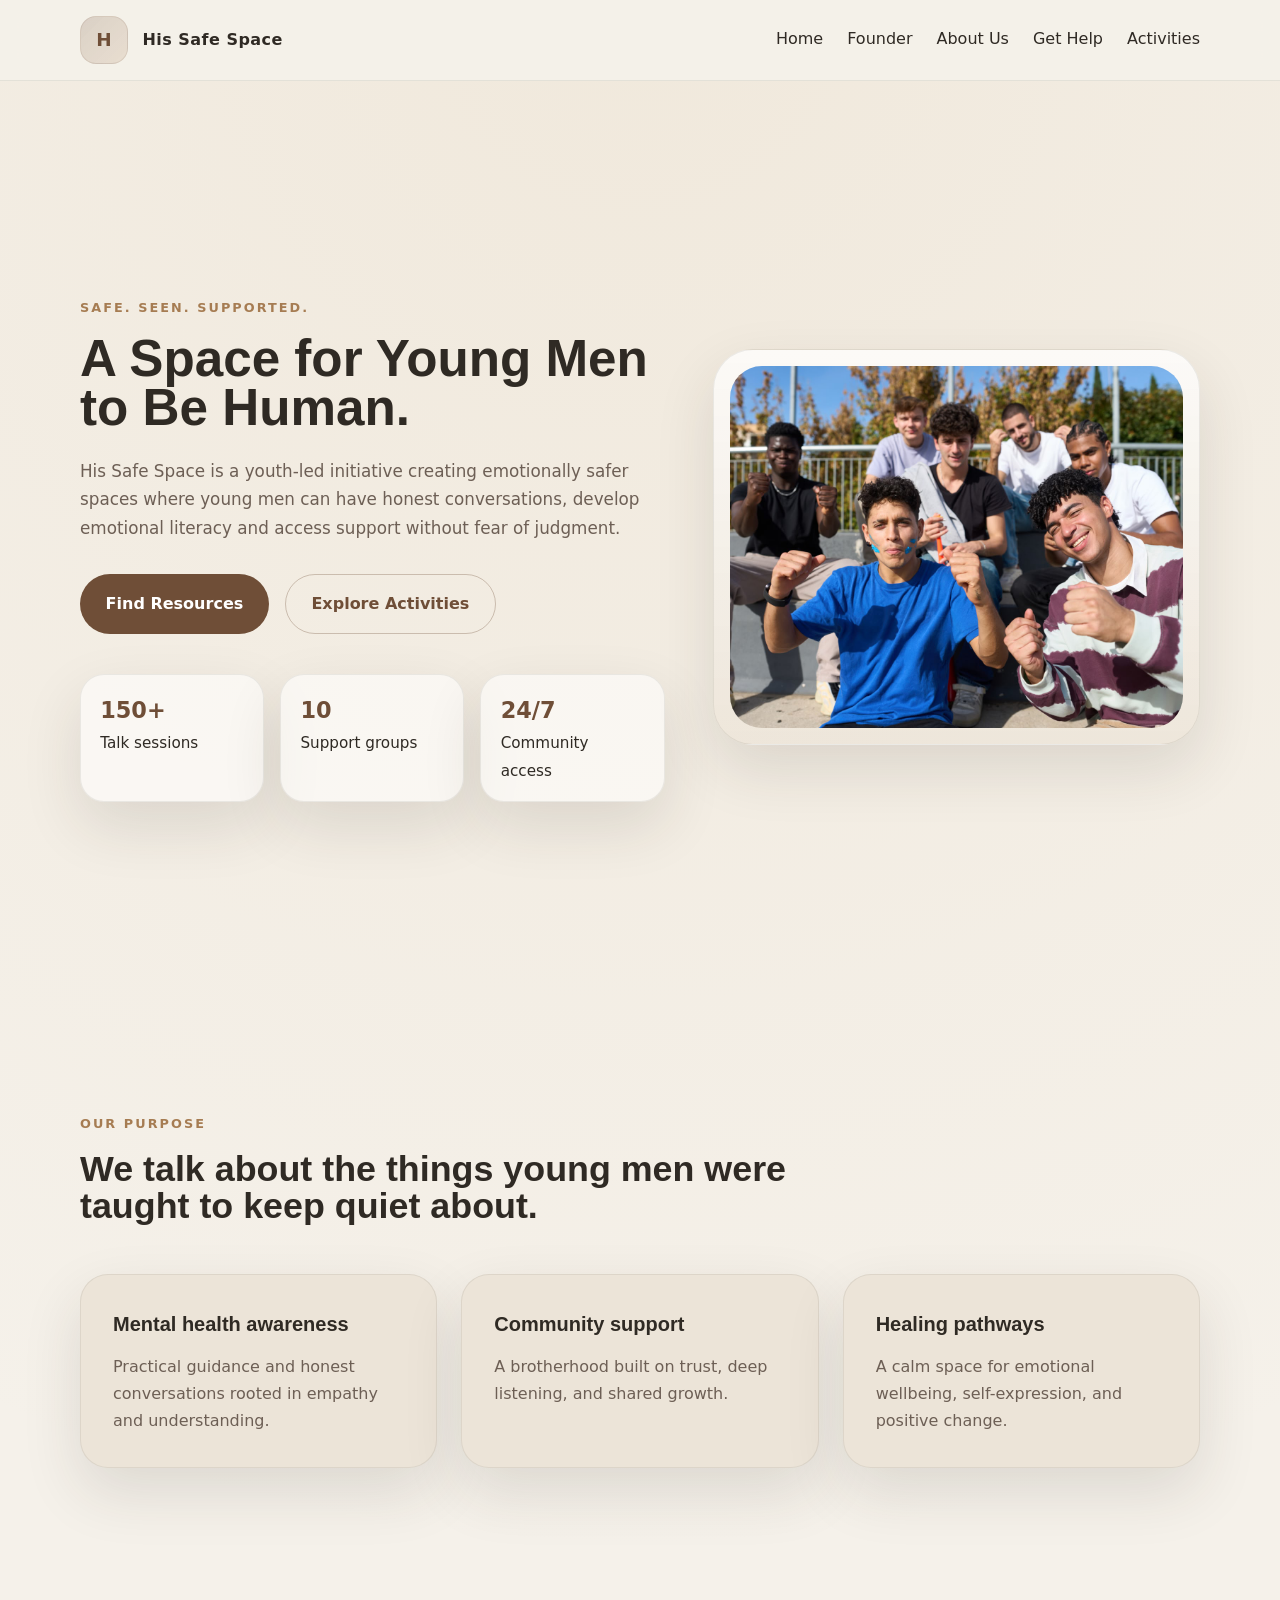
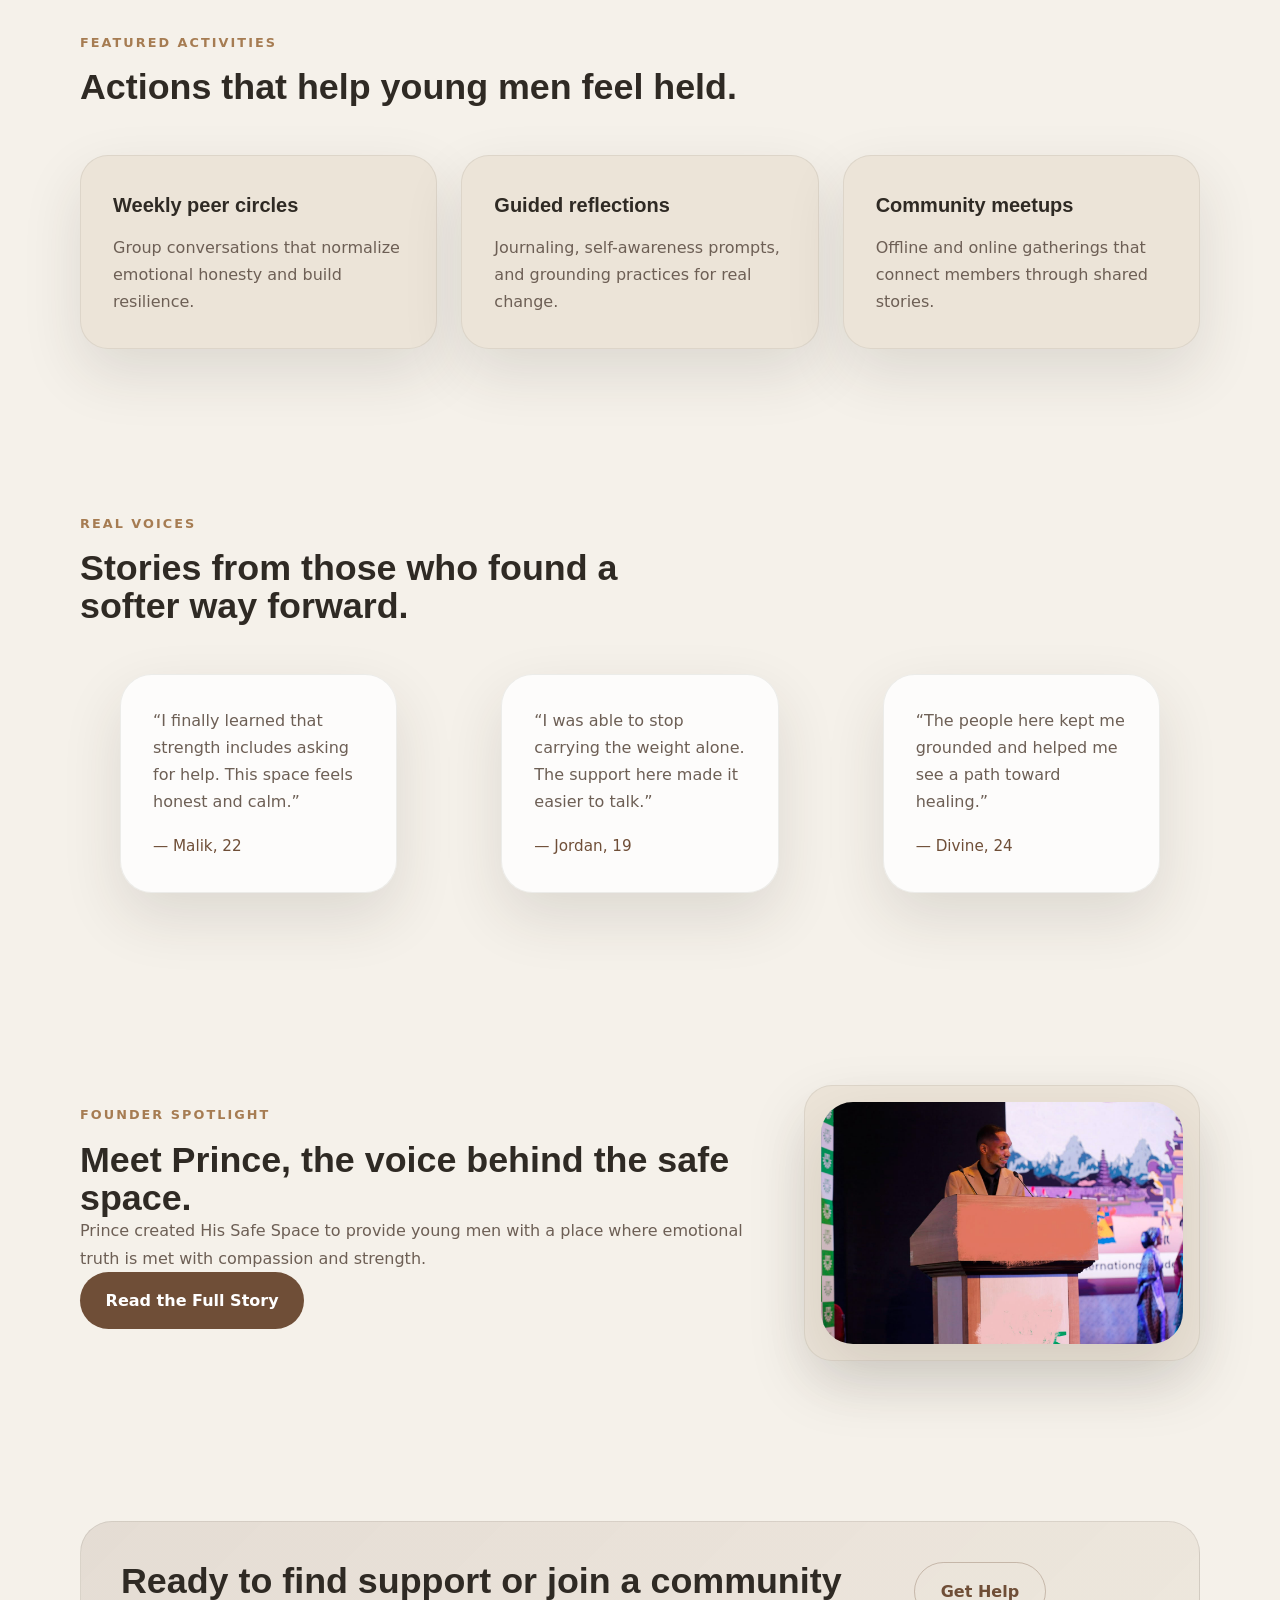
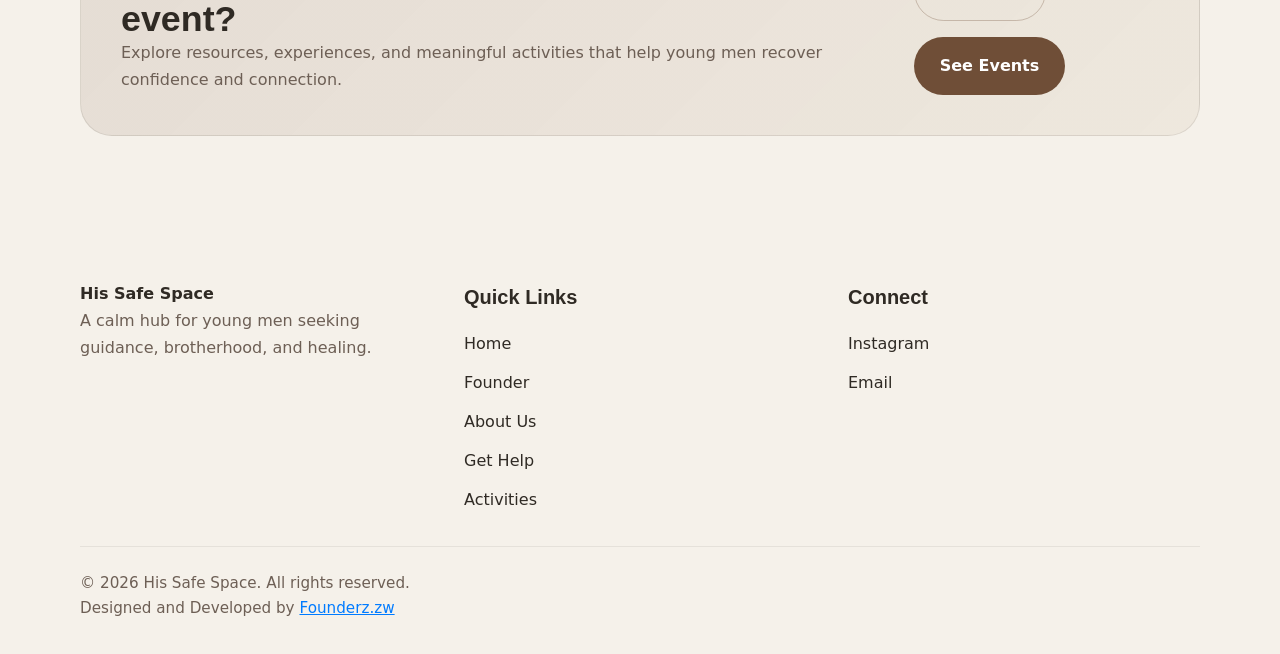
==== index.html @ 569cc65e "Initial commit" ====
<!DOCTYPE html>
<html lang="en">
<head>
  <meta charset="UTF-8" />
  <meta name="viewport" content="width=device-width, initial-scale=1.0" />
  <title>HIS SAFE SPACE | Youth Mental Health</title>
  <link rel="stylesheet" href="css/styles.css" />
  <link rel="stylesheet" href="css/animations.css" />
  <link rel="stylesheet" href="css/responsive.css" />
</head>
<body>
  <header class="site-header">
    <div class="container header-inner">
      <a href="index.html" class="brand" aria-label="His Safe Space homepage">
        <span class="brand-mark">H</span>
        <span class="brand-text">His Safe Space</span>
      </a>
      <button class="nav-toggle" aria-controls="primary-navigation" aria-expanded="false" aria-label="Open navigation">
        <span></span><span></span><span></span>
      </button>
      <nav class="nav" id="primary-navigation">
        <ul class="nav-list">
          <li><a href="index.html">Home</a></li>
          <li><a href="founder.html">Founder</a></li>
          <li><a href="about.html">About Us</a></li>
          <li><a href="get-help.html">Get Help</a></li>
          <li><a href="activities.html">Activities</a></li>
        </ul>
      </nav>
    </div>
  </header>

  <main>
    <section class="hero section" id="home-hero">
      <div class="container hero-grid">
        <div class="hero-copy" data-animate>
          <span class="eyebrow">Safe. Seen. Supported.</span>
          <h1>A Space for Young Men to Be Human.</h1>
          <p>His Safe Space is a youth-led initiative creating emotionally safer spaces where young men can have honest conversations, develop emotional literacy and access support without fear of judgment.</p>
          <div class="hero-actions">
            <a class="button button-primary" href="get-help.html">Find Resources</a>
            <a class="button button-secondary" href="activities.html">Explore Activities</a>
          </div>
          <div class="hero-stats" aria-label="Impact statistics">
            <div>
              <strong>150+</strong>
              <span>Talk sessions</span>
            </div>
            <div>
              <strong>10</strong>
              <span>Support groups</span>
            </div>
            <div>
              <strong>24/7</strong>
              <span>Community access</span>
            </div>
          </div>
        </div>
        <div class="hero-visual" data-animate>
          <div class="hero-card">
            <img src="assets/images/hero-illustration.jpeg" alt="Warm illustration of young people sharing" />
          </div>
        </div>
      </div>
    </section>

    <section class="mission section" id="mission" data-animate>
      <div class="container">
        <div class="section-header">
          <p class="eyebrow">Our Purpose</p>
          <h2>We talk about the things young men were taught to keep quiet about.</h2>
        </div>
        <div class="mission-grid">
          <article class="mission-card">
            <h3>Mental health awareness</h3>
            <p>Practical guidance and honest conversations rooted in empathy and understanding.</p>
          </article>
          <article class="mission-card">
            <h3>Community support</h3>
            <p>A brotherhood built on trust, deep listening, and shared growth.</p>
          </article>
          <article class="mission-card">
            <h3>Healing pathways</h3>
            <p>A calm space for emotional wellbeing, self-expression, and positive change.</p>
          </article>
        </div>
      </div>
    </section>

    <section class="featured section" id="featured-activities" data-animate>
      <div class="container">
        <div class="section-header">
          <p class="eyebrow">Featured Activities</p>
          <h2>Actions that help young men feel held.</h2>
        </div>
        <div class="featured-grid">
          <article class="featured-card">
            <h3>Weekly peer circles</h3>
            <p>Group conversations that normalize emotional honesty and build resilience.</p>
          </article>
          <article class="featured-card">
            <h3>Guided reflections</h3>
            <p>Journaling, self-awareness prompts, and grounding practices for real change.</p>
          </article>
          <article class="featured-card">
            <h3>Community meetups</h3>
            <p>Offline and online gatherings that connect members through shared stories.</p>
          </article>
        </div>
      </div>
    </section>

    <section class="testimonials section" id="testimonials" data-animate>
      <div class="container testimonials-inner">
        <div class="section-header narrow">
          <p class="eyebrow">Real Voices</p>
          <h2>Stories from those who found a softer way forward.</h2>
        </div>
        <div class="testimonial-grid">
          <blockquote>
            <p>“I finally learned that strength includes asking for help. This space feels honest and calm.”</p>
            <footer>— Malik, 22</footer>
          </blockquote>
          <blockquote>
            <p>“I was able to stop carrying the weight alone. The support here made it easier to talk.”</p>
            <footer>— Jordan, 19</footer>
          </blockquote>
          <blockquote>
            <p>“The people here kept me grounded and helped me see a path toward healing.”</p>
            <footer>— Divine, 24</footer>
          </blockquote>
        </div>
      </div>
    </section>

    <section class="founder-preview section" id="founder-preview" data-animate>
      <div class="container founder-grid">
        <div class="founder-copy">
          <p class="eyebrow">Founder Spotlight</p>
          <h2>Meet Prince, the voice behind the safe space.</h2>
          <p>Prince created His Safe Space to provide young men with a place where emotional truth is met with compassion and strength.</p>
          <a class="button button-primary" href="founder.html">Read the Full Story</a>
        </div>
        <div class="founder-card">
          <img src="assets/images/founder-photo.jpeg" alt="Portrait of founder Prince" />
        </div>
      </div>
    </section>

    <section class="cta section" id="cta" data-animate>
      <div class="container cta-panel">
        <div>
          <h2>Ready to find support or join a community event?</h2>
          <p>Explore resources, experiences, and meaningful activities that help young men recover confidence and connection.</p>
        </div>
        <div class="cta-actions">
          <a class="button button-secondary" href="get-help.html">Get Help</a>
          <a class="button button-primary" href="activities.html">See Events</a>
        </div>
      </div>
    </section>
  </main>

  <footer class="site-footer">
    <div class="container footer-grid">
      <div>
        <a href="index.html" class="brand footer-brand">His Safe Space</a>
        <p>A calm hub for young men seeking guidance, brotherhood, and healing.</p>
      </div>
      <div>
        <h3>Quick Links</h3>
        <ul>
          <li><a href="index.html">Home</a></li>
          <li><a href="founder.html">Founder</a></li>
          <li><a href="about.html">About Us</a></li>
          <li><a href="get-help.html">Get Help</a></li>
          <li><a href="activities.html">Activities</a></li>
        </ul>
      </div>
      <div>
        <h3>Connect</h3>
        <ul class="social-list">
          <li><a href="https://www.instagram.com/his_safespace?igsh=cHZrZWQzOXJzcTB6&utm_source=qr" target="_blank" rel="noopener noreferrer">Instagram</a></li>
          <li><a href="mailto:Email-hhisafespace@gmail.com" target="_blank" rel="noopener noreferrer">Email</a></li>
        </ul>
      </div>
    </div>
    <div class="container footer-bottom">
      <p>© 2026 His Safe Space. All rights reserved.</p>
      <p>Designed and Developed by <a href="https://founderz.onrender.com" style="color: #007bff; text-decoration: underline;" target="_blank" rel="noopener noreferrer">Founderz.zw</a></p>
    </div>
  </footer>

  <script src="js/main.js"></script>
</body>
</html>
---- css/styles.css ----
:root {
  color-scheme: light;
  --bg: #f5f1ea;
  --surface: #ece4d8;
  --surface-soft: #f1ece2;
  --primary: #6f4e37;
  --secondary: #a67c52;
  --accent: #d6b98c;
  --text: #2f2a24;
  --muted: #6d5f55;
  --shadow: 0 24px 60px rgba(47, 42, 36, 0.12);
  --radius: 28px;
  --radius-sm: 18px;
  --border: rgba(47, 42, 36, 0.12);
  font-family: Inter, system-ui, -apple-system, BlinkMacSystemFont, "Segoe UI", sans-serif;
}

* {
  box-sizing: border-box;
}

html {
  scroll-behavior: smooth;
}

body {
  margin: 0;
  min-height: 100vh;
  background: radial-gradient(circle at top, rgba(214, 185, 140, 0.15), transparent 40%), var(--bg);
  color: var(--text);
  line-height: 1.7;
}

img {
  max-width: 100%;
  display: block;
}

button,
a {
  font: inherit;
}

a {
  color: inherit;
  text-decoration: none;
}

button {
  cursor: pointer;
}

.container {
  width: min(1120px, calc(100% - 2rem));
  margin: 0 auto;
}

.site-header {
  position: sticky;
  top: 0;
  z-index: 20;
  backdrop-filter: blur(14px);
  background: rgba(245, 241, 234, 0.92);
  border-bottom: 1px solid rgba(47, 42, 36, 0.08);
}

.header-inner {
  display: flex;
  align-items: center;
  justify-content: space-between;
  gap: 1rem;
  padding: 1rem 0;
}

.brand {
  display: inline-flex;
  align-items: center;
  gap: 0.9rem;
  font-weight: 700;
}

.brand-mark {
  width: 3rem;
  height: 3rem;
  display: grid;
  place-items: center;
  border-radius: 1rem;
  background: linear-gradient(135deg, rgba(111, 78, 55, 0.2), rgba(166, 124, 82, 0.16));
  color: var(--primary);
  font-size: 1.15rem;
  border: 1px solid rgba(111, 78, 55, 0.12);
}

.brand-text {
  font-size: 1rem;
  letter-spacing: 0.03em;
}

.nav {
  display: flex;
}

.nav-list {
  display: flex;
  align-items: center;
  gap: 1.5rem;
  list-style: none;
  margin: 0;
  padding: 0;
}

.nav-list a {
  color: var(--text);
  font-weight: 500;
  position: relative;
}

.nav-list a::after {
  content: "";
  display: block;
  width: 0;
  height: 2px;
  background: var(--primary);
  transition: width 0.3s ease;
}

.nav-list a:hover::after,
.nav-list a[aria-current="page"]::after {
  width: 100%;
}

.nav-toggle {
  display: none;
  width: 3rem;
  height: 3rem;
  border: none;
  background: transparent;
  align-items: center;
  justify-content: center;
  flex-direction: column;
  gap: 0.4rem;
}

.nav-toggle span {
  width: 1.5rem;
  height: 2px;
  background: var(--text);
  transition: transform 0.3s ease;
}

.section {
  padding: 5rem 0;
}

.section-header {
  max-width: 720px;
  margin-bottom: 2rem;
}

.section-header.narrow {
  max-width: 560px;
}

.eyebrow {
  display: inline-block;
  margin-bottom: 1rem;
  color: var(--secondary);
  font-weight: 700;
  letter-spacing: 0.16em;
  text-transform: uppercase;
  font-size: 0.8rem;
}

h1,
h2,
h3 {
  font-family: Poppins, title, sans-serif;
  margin: 0;
}

h1 {
  font-size: clamp(2.5rem, 4vw, 4.75rem);
  line-height: 0.96;
}

h2 {
  font-size: clamp(2rem, 2.8vw, 3rem);
  line-height: 1.05;
}

h3 {
  font-size: 1.25rem;
}

p {
  margin: 0;
  color: var(--muted);
}

.hero {
  position: relative;
  overflow: hidden;
  padding-top: 4rem;
}

.hero-grid {
  display: grid;
  grid-template-columns: 1.2fr 1fr;
  gap: 3rem;
  align-items: center;
  min-height: calc(100vh - 6rem);
}

.hero-copy p {
  max-width: 42rem;
  margin-top: 1.5rem;
  font-size: 1.05rem;
}

.hero-actions {
  display: flex;
  gap: 1rem;
  flex-wrap: wrap;
  margin-top: 2rem;
}

.hero-stats {
  display: grid;
  grid-template-columns: repeat(3, minmax(0, 1fr));
  gap: 1rem;
  margin-top: 2.5rem;
}

.hero-stats div {
  background: rgba(255, 255, 255, 0.55);
  border: 1px solid rgba(47, 42, 36, 0.08);
  border-radius: 1.5rem;
  padding: 1rem 1.2rem;
  box-shadow: var(--shadow);
}

.hero-stats strong {
  display: block;
  font-size: 1.4rem;
  color: var(--primary);
}

.hero-stats span {
  font-size: 0.95rem;
}

.hero-visual {
  display: grid;
  place-items: center;
}

.hero-card {
  width: 100%;
  border-radius: 2.5rem;
  padding: 1rem;
  background: linear-gradient(180deg, rgba(255, 255, 255, 0.74), rgba(236, 228, 216, 0.8));
  border: 1px solid rgba(47, 42, 36, 0.08);
  box-shadow: var(--shadow);
}

.hero-card img {
  max-height: 540px;
  width: 100%;
  border-radius: 2rem;
  object-fit: cover;
}

.mission-grid,
.featured-grid,
.resource-grid,
.values-grid,
.announcement-grid,
.testimonial-grid {
  display: grid;
  gap: 1.5rem;
}

.mission-grid {
  grid-template-columns: repeat(3, minmax(0, 1fr));
}

.featured-grid {
  grid-template-columns: repeat(3, minmax(0, 1fr));
}

.values-grid,
.values-grid-2 {
  grid-template-columns: repeat(3, minmax(0, 1fr));
}

.resource-grid {
  grid-template-columns: repeat(2, minmax(0, 1fr));
}

.testimonial-grid {
  grid-template-columns: repeat(3, minmax(0, 1fr));
}

.mission-card,
.featured-card,
.resource-card,
.value-card,
.support-panel .callout-card,
.founder-card,
.announcement-card,
.page-hero,
.support-panel,
.details-card {
  background: var(--surface);
  border: 1px solid rgba(47, 42, 36, 0.08);
  border-radius: var(--radius);
  padding: 2rem;
  box-shadow: var(--shadow);
  margin-top: 1rem;
}

.featured-card h3,
.mission-card h3,
.resource-card h3,
.value-card h3,
.announcement-card h3,
.detail-card h3 {
  margin-bottom: 0.75rem;
}

.testimonial-grid blockquote {
  padding: 2rem;
  background: rgba(255, 255, 255, 0.8);
  border-radius: 2rem;
  border: 1px solid rgba(47, 42, 36, 0.08);
  box-shadow: var(--shadow);
}

.testimonial-grid blockquote footer {
  margin-top: 1.2rem;
  font-size: 0.95rem;
  color: var(--primary);
}

.founder-grid {
  display: grid;
  grid-template-columns: 1.4fr 0.8fr;
  gap: 2rem;
  align-items: center;
}

.founder-card {
  display: grid;
  place-items: center;
  padding: 1rem;
}

.founder-card img{
  width: 100%;
  box-shadow: var(--shadow);
  border-radius: 2rem;

}
.page-hero-image img {
  width: 100%;
  box-shadow: var(--shadow);
  border-radius: 50%;
}

.cta-panel {
  display: flex;
  justify-content: space-between;
  align-items: center;
  gap: 2rem;
  background: linear-gradient(135deg, rgba(111, 78, 55, 0.12), rgba(166, 124, 82, 0.08));
  border-radius: 2rem;
  border: 1px solid rgba(47, 42, 36, 0.1);
  padding: 2.5rem;
}

.cta-actions {
  display: flex;
  gap: 1rem;
  flex-wrap: wrap;
}

.page-hero-grid {
  display: grid;
  grid-template-columns: 1fr 1fr;
  gap: 2rem;
  align-items: center;
}

.page-hero-copy h1 {
  font-size: clamp(2.2rem, 4vw, 3.8rem);
  margin-bottom: 1rem;
}

.page-subtitle {
  margin-top: 1rem;
  font-size: 1rem;
}

.support-grid {
  display: grid;
  grid-template-columns: 1.6fr 1fr;
  gap: 1.5rem;
}

.support-copy .support-list{
  display: grid;
  gap: 1rem;
}

.support-item {
  background: var(--surface);
  border: 1px solid rgba(47, 42, 36, 0.08);
  border-radius: var(--radius-sm);
  padding: 1.5rem;
}

.support-panel .callout-card {
  display: grid;
  gap: 1rem;
}

.lightbox {
  position: fixed;
  inset: 0;
  background: rgba(15, 12, 7, 0.7);
  display: none;
  place-items: center;
  z-index: 40;
  padding: 2rem;
}

.lightbox.active {
  display: grid;
}

.lightbox img {
  max-width: 95%;
  max-height: 85%;
  border-radius: 1.5rem;
}

.lightbox-close {
  position: absolute;
  top: 1.5rem;
  right: 1.5rem;
  font-size: 2rem;
  color: white;
  background: transparent;
  border: none;
}

.announcement-grid {
  display: grid;
  gap: 1rem;
}

.announcement-card {
  background: var(--surface);
  border-radius: var(--radius-sm);
  padding: 1.6rem;
}

.button {
  display: inline-flex;
  align-items: center;
  justify-content: center;
  border: none;
  border-radius: 999px;
  padding: 0.95rem 1.6rem;
  font-weight: 700;
  transition: transform 0.25s ease, box-shadow 0.25s ease, background 0.25s ease;
}

.button:hover,
.button:focus-visible {
  transform: translateY(-1px);
  box-shadow: 0 16px 30px rgba(111, 78, 55, 0.16);
}

.button-primary {
  background: var(--primary);
  color: #fff;
}

.button-secondary {
  background: transparent;
  color: var(--primary);
  border: 1px solid rgba(111, 78, 55, 0.3);
}

.footer-grid {
  display: grid;
  gap: 2rem;
  grid-template-columns: repeat(3, minmax(0, 1fr));
  padding: 4rem 0 2rem;
}

.footer-grid h3 {
  margin-bottom: 1rem;
}

.footer-grid ul {
  list-style: none;
  padding: 0;
  margin: 0;
  display: grid;
  gap: 0.75rem;
}

.footer-grid a {
  color: var(--text);
}

.footer-bottom {
  border-top: 1px solid rgba(47, 42, 36, 0.08);
  padding: 1.5rem 0 2rem;
  color: var(--muted);
  font-size: 0.95rem;
}

.event-card,
.gallery-item,
.announcement-card,
.user-card {
  background: var(--surface);
  border-radius: 2rem;
  border: 1px solid rgba(47, 42, 36, 0.08);
  box-shadow: var(--shadow);
}

.event-grid {
  display: grid;
  gap: 1.75rem;
}

.muted {
  color: var(--muted);
}

.gallery-item {
  background: transparent;
  border: none;
  padding: 0;
  cursor: pointer;
  overflow: hidden;
  border-radius: 2rem;
}


.event-card {
  padding: 1.75rem;
  display: grid;
  gap: 1.5rem;
  max-width: 900px;
  margin: 0 auto;
}

.carousel {
  position: relative;
  width: 100%;
  background: var(--surface-soft);
  border-radius: 1.5rem;
  overflow: hidden;
  display: flex;
  align-items: center;
  justify-content: center;
  min-height: 420px;
}

.event-image {
  width: 100%;
  height: 420px;
  object-fit: contain;
  padding: 1rem;
}

.carousel-btn {
  position: absolute;
  top: 50%;
  transform: translateY(-50%);
  width: 42px;
  height: 42px;
  border: none;
  border-radius: 50%;
  background: rgba(111, 78, 55, 0.85);
  color: white;
  font-size: 1.2rem;
  cursor: pointer;
  z-index: 10;
}

.carousel-btn:hover {
  background: var(--primary);
}

.carousel-btn.prev {
  left: 1rem;
}

.carousel-btn.next {
  right: 1rem;
}

.event-card h3 {
  margin-top: 0;
}

.event-card time,
.announcement-card time {
  display: block;
  margin-top: 0.5rem;
  color: var(--secondary);
  font-weight: 600;
}

.event-actions {
  display: flex;
  gap: 0.75rem;
  flex-wrap: wrap;
}

.event-actions button {
  font-size: 0.95rem;
}

.masonry-grid {
  display: grid;
  grid-template-columns: repeat(3, minmax(0, 1fr));
  gap: 1rem;
}

.gallery-item {
  position: relative;
  overflow: hidden;
}

.gallery-item img {
  width: 100%;
  height: 320px;
  object-fit: cover;
  transition: transform 0.35s ease;
}

.gallery-item:hover img {
  transform: scale(1.03);
}

.page-hero {
  padding-top: 4rem;
}

.founder-story-grid,
.about-grid,
.core-values,
.support-grid {
  gap: 2rem;
}

.founder-story-grid {
  display: grid;
  grid-template-columns: 1.5fr 1fr;
}

.founder-details {
  display: grid;
  gap: 1rem;
}

.detail-card {
  background: var(--surface);
  border-radius: var(--radius-sm);
  padding: 1.5rem;
}

.founder-vision-panel {
  background: linear-gradient(135deg, rgba(166, 124, 82, 0.12), rgba(111, 78, 55, 0.08));
  border-radius: 2rem;
  border: 1px solid rgba(47, 42, 36, 0.08);
  padding: 2.5rem;
  box-shadow: var(--shadow);
}


.event-row,
.announcement-row {
  display: grid;
  gap: 0.75rem;
  padding: 1rem;
  border-radius: 1.5rem;
  background: var(--surface-soft);
  border: 1px solid rgba(47, 42, 36, 0.08);
}

.event-row h4,
.announcement-row h4 {
  margin: 0;
}

.event-row button,
.announcement-row button {
  width: fit-content;
}

@media (max-width: 920px) {
  .hero-grid,
  .mission-grid,
  .featured-grid,
  .values-grid,
  .values-grid-2,
  .resource-grid,
  .testimonial-grid,
  .support-grid,
  .founder-grid,
  .page-hero-grid,
  .masonry-grid {
    grid-template-columns: 1fr;
  }

  .cta-panel,
  .support-panel {
    flex-direction: column;
    align-items: stretch;
  }
}

@media (max-width: 720px) {
  .section {
    padding: 3rem 0;
  }

  .hero-stats {
    grid-template-columns: 1fr;
  }

  .nav-toggle {
    display: inline-flex;
  }

  .nav {
    position: absolute;
    top: 100%;
    right: 0;
    left: 0;
    background: rgba(245, 241, 234, 0.98);
    border-top: 1px solid rgba(47, 42, 36, 0.08);
    transform: translateY(-100%);
    transition: transform 0.3s ease;
    overflow: hidden;
    max-height: 0;
  }

  .nav.open {
    transform: translateY(0);
    max-height: 240px;
  }

  .nav-list {
    flex-direction: column;
    gap: 0;
    padding: 1.25rem;
  }

  .nav-list a {
    display: block;
    padding: 0.85rem 0;
    border-bottom: 1px solid rgba(47, 42, 36, 0.08);
  }

  .hero-grid,
  .founder-grid,
  .support-grid,
  .page-hero-grid,
  .featured-grid,
  .mission-grid,
  .values-grid,
  .resource-grid,
  .testimonial-grid {
    gap: 1.5rem;
  }
}

@media (max-width: 520px) {
  .container {
    width: min(100%, calc(100% - 1.5rem));
  }

  .button {
    width: 100%;
  }

  .cta-actions {
    width: 100%;
  }
}
---- css/animations.css ----
.fade-in,
.slide-up,
.scale-up {
  opacity: 0;
  transform: translateY(24px);
  transition: opacity 0.75s ease, transform 0.75s ease;
}

.scale-up {
  transform: scale(0.98);
}

.visible {
  opacity: 1;
  transform: translateY(0) scale(1);
}

[data-animate] {
  opacity: 0;
  transform: translateY(24px);
}

[data-animate].visible {
  opacity: 1;
  transform: translateY(0);
}
---- css/responsive.css ----
/* Additional responsive support and fine tuning */

html {
  font-size: 16px;
}

body {
  min-height: 100%;
}

@media (prefers-reduced-motion: reduce) {
  *, *::before, *::after {
    scroll-behavior: auto !important;
    transition-duration: 0.01ms !important;
    animation-duration: 0.01ms !important;
    animation-iteration-count: 1 !important;
  }
}
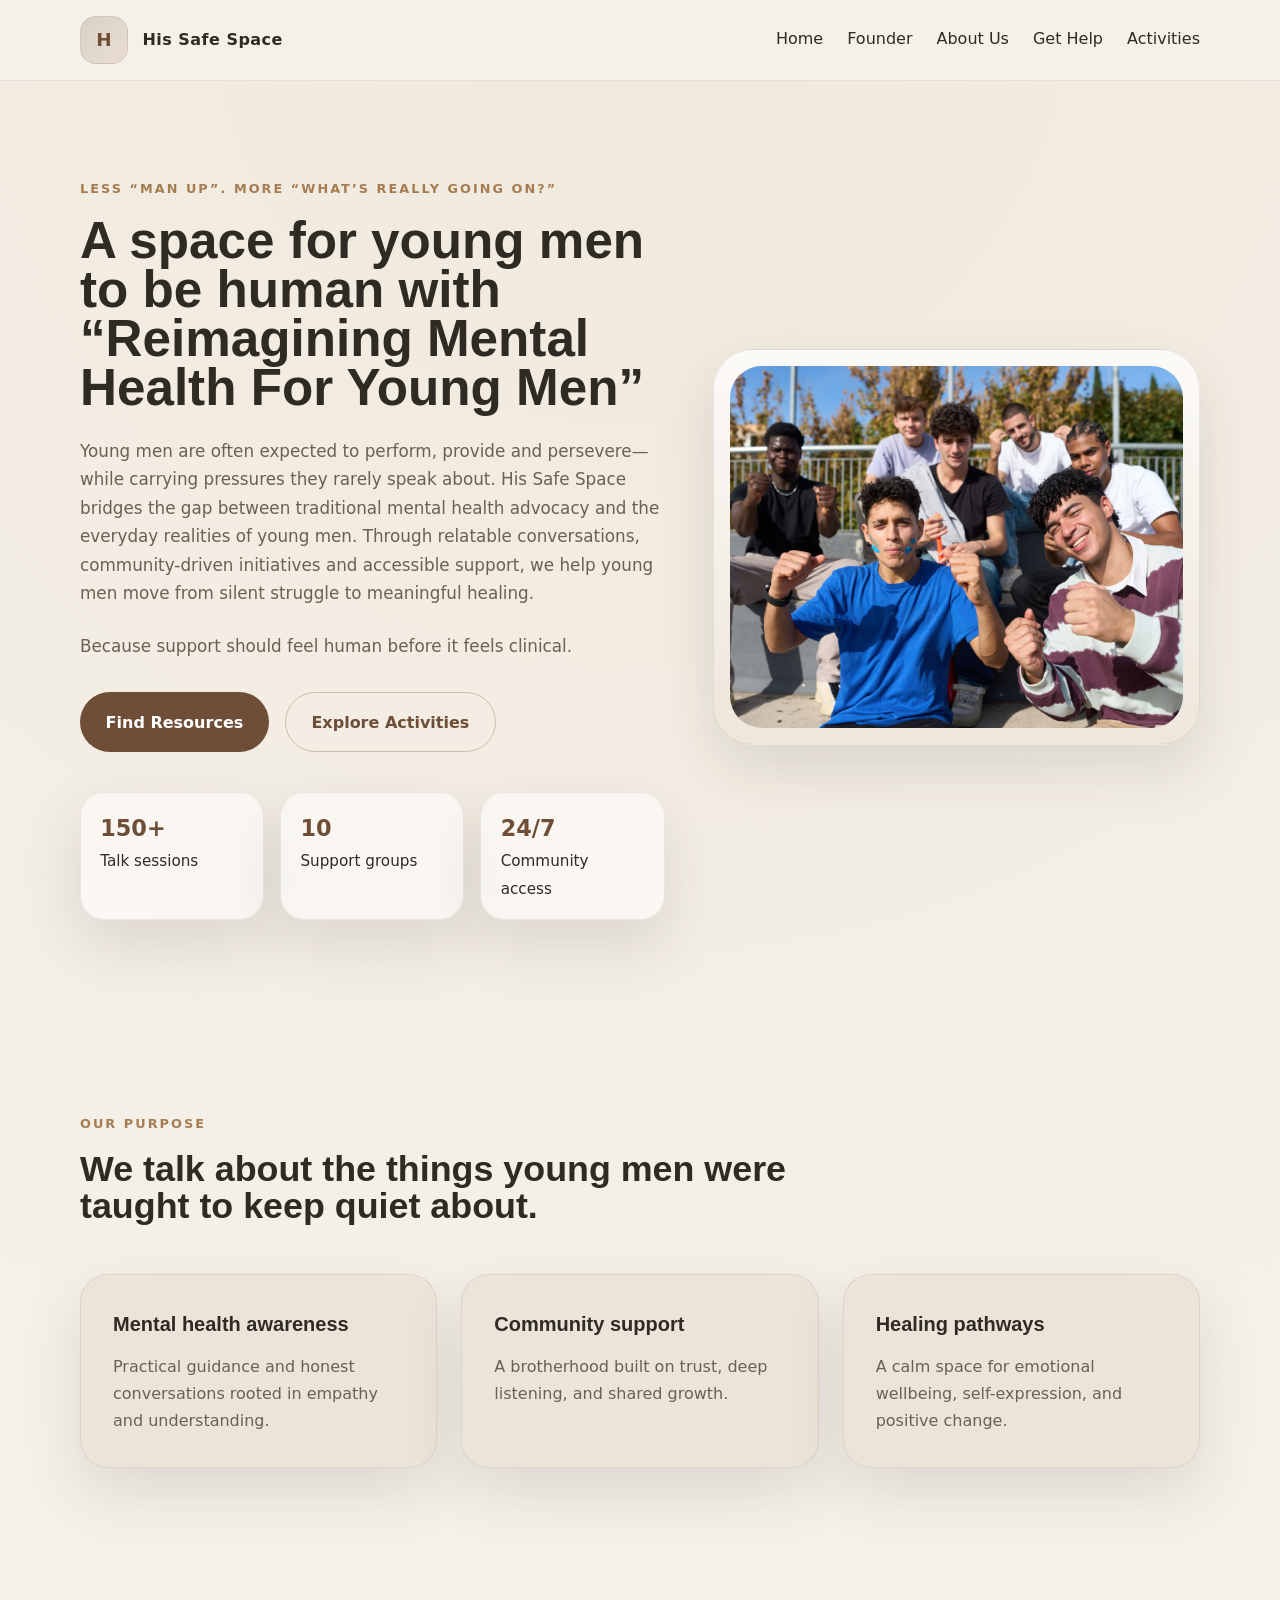
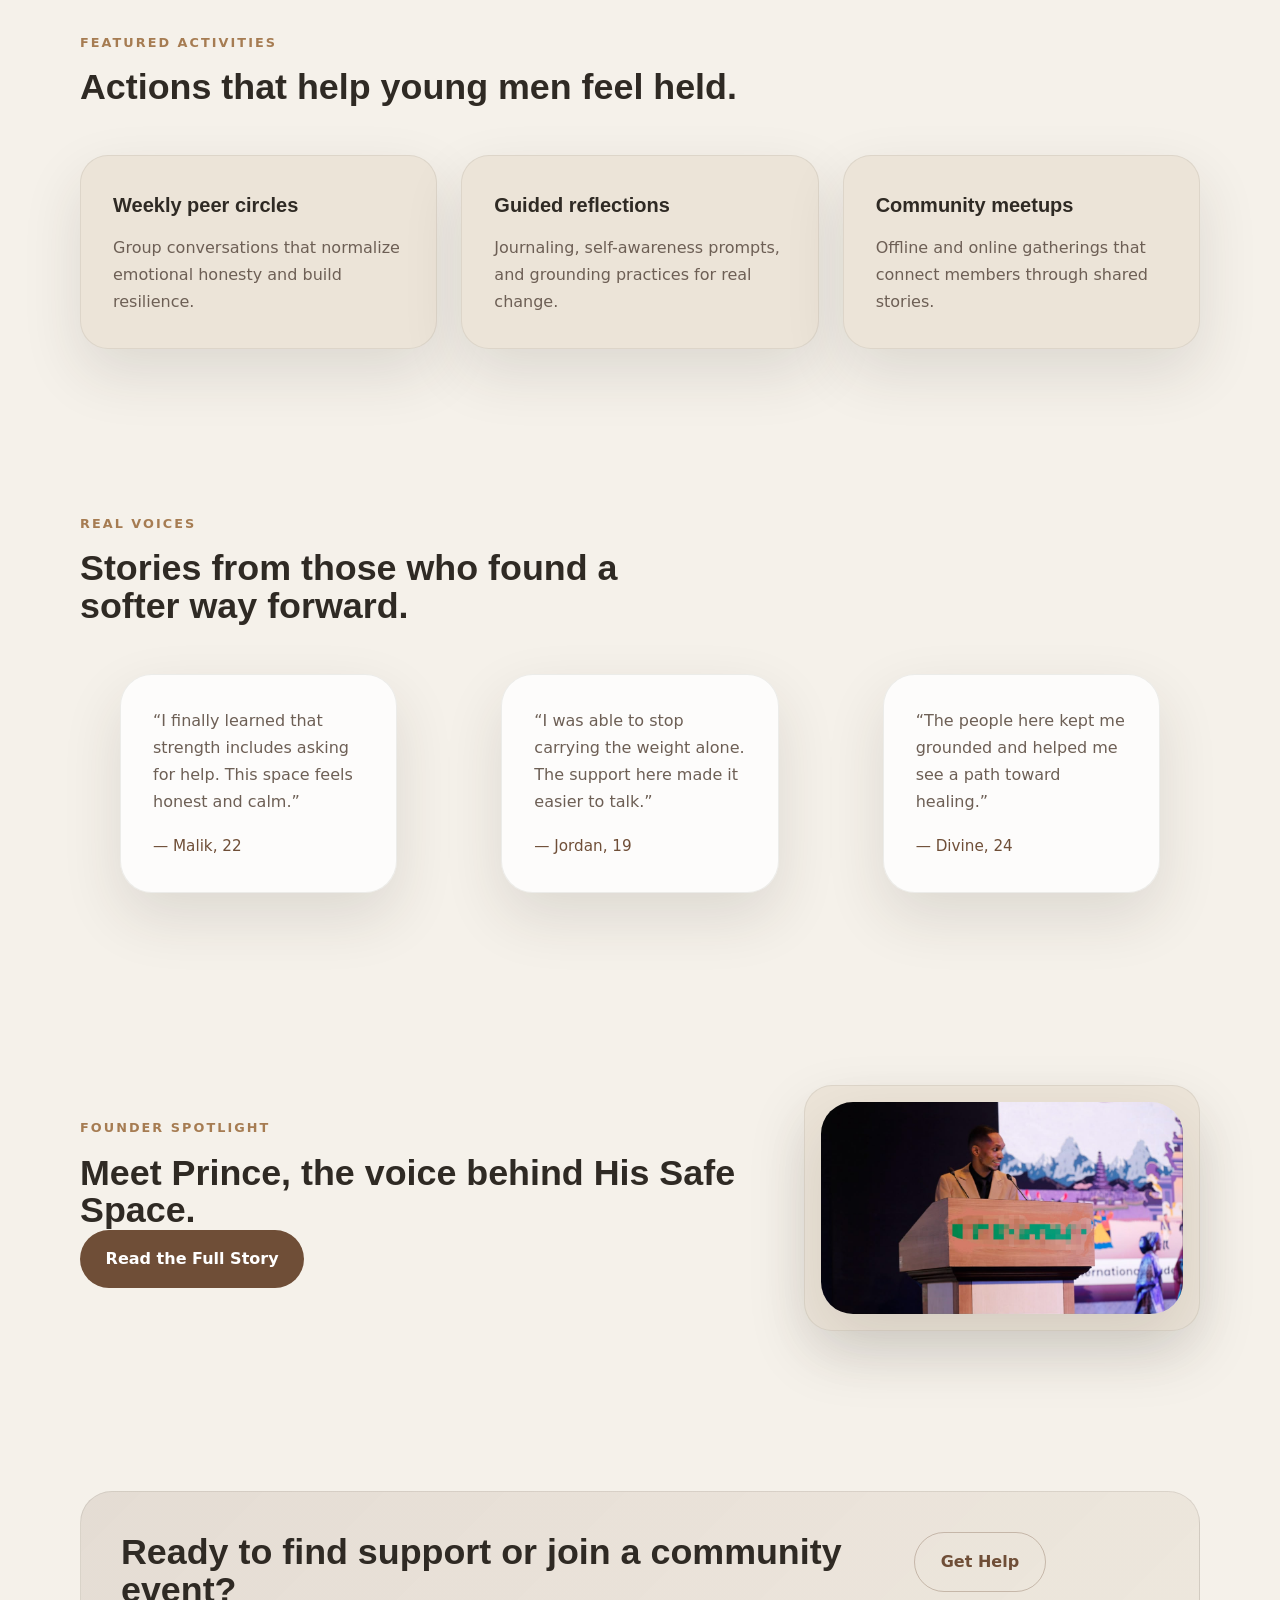
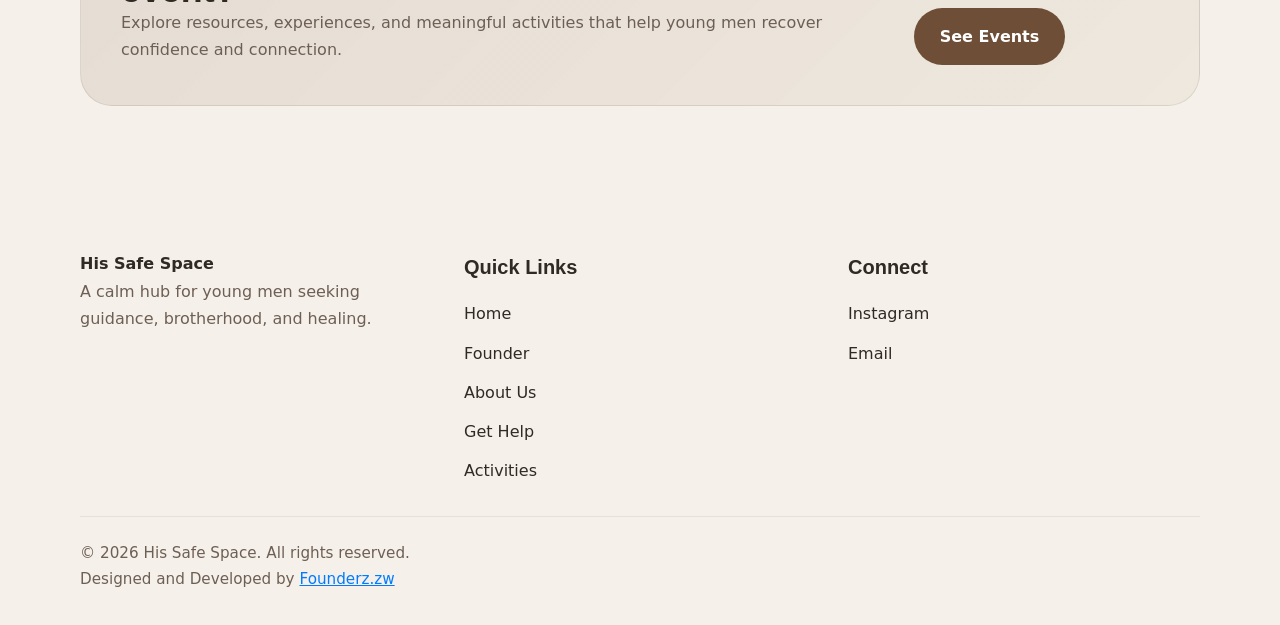
==== commit 55651b5d: "Update website content per client feedback" ====
--- a/index.html
+++ b/index.html
@@ -34,9 +34,13 @@
     <section class="hero section" id="home-hero">
       <div class="container hero-grid">
         <div class="hero-copy" data-animate>
-          <span class="eyebrow">Safe. Seen. Supported.</span>
-          <h1>A Space for Young Men to Be Human.</h1>
-          <p>His Safe Space is a youth-led initiative creating emotionally safer spaces where young men can have honest conversations, develop emotional literacy and access support without fear of judgment.</p>
+          <span class="eyebrow">LESS “MAN UP”. MORE “WHAT’S REALLY GOING ON?”</span>
+          <h1>A space for young men to be human with “Reimagining Mental Health For Young Men”</h1>
+          <p>Young men are often expected to perform, provide and persevere—while carrying pressures they rarely speak about.
+            His Safe Space bridges the gap between traditional mental health advocacy and the everyday realities of young men. 
+            Through relatable conversations, community-driven initiatives and accessible support, we help young men move from silent struggle to meaningful healing.
+          </p>
+          <p>Because support should feel human before it feels clinical.</p>
           <div class="hero-actions">
             <a class="button button-primary" href="get-help.html">Find Resources</a>
             <a class="button button-secondary" href="activities.html">Explore Activities</a>
@@ -137,8 +141,7 @@
       <div class="container founder-grid">
         <div class="founder-copy">
           <p class="eyebrow">Founder Spotlight</p>
-          <h2>Meet Prince, the voice behind the safe space.</h2>
-          <p>Prince created His Safe Space to provide young men with a place where emotional truth is met with compassion and strength.</p>
+          <h2>Meet Prince, the voice behind His Safe Space.</h2>
           <a class="button button-primary" href="founder.html">Read the Full Story</a>
         </div>
         <div class="founder-card">
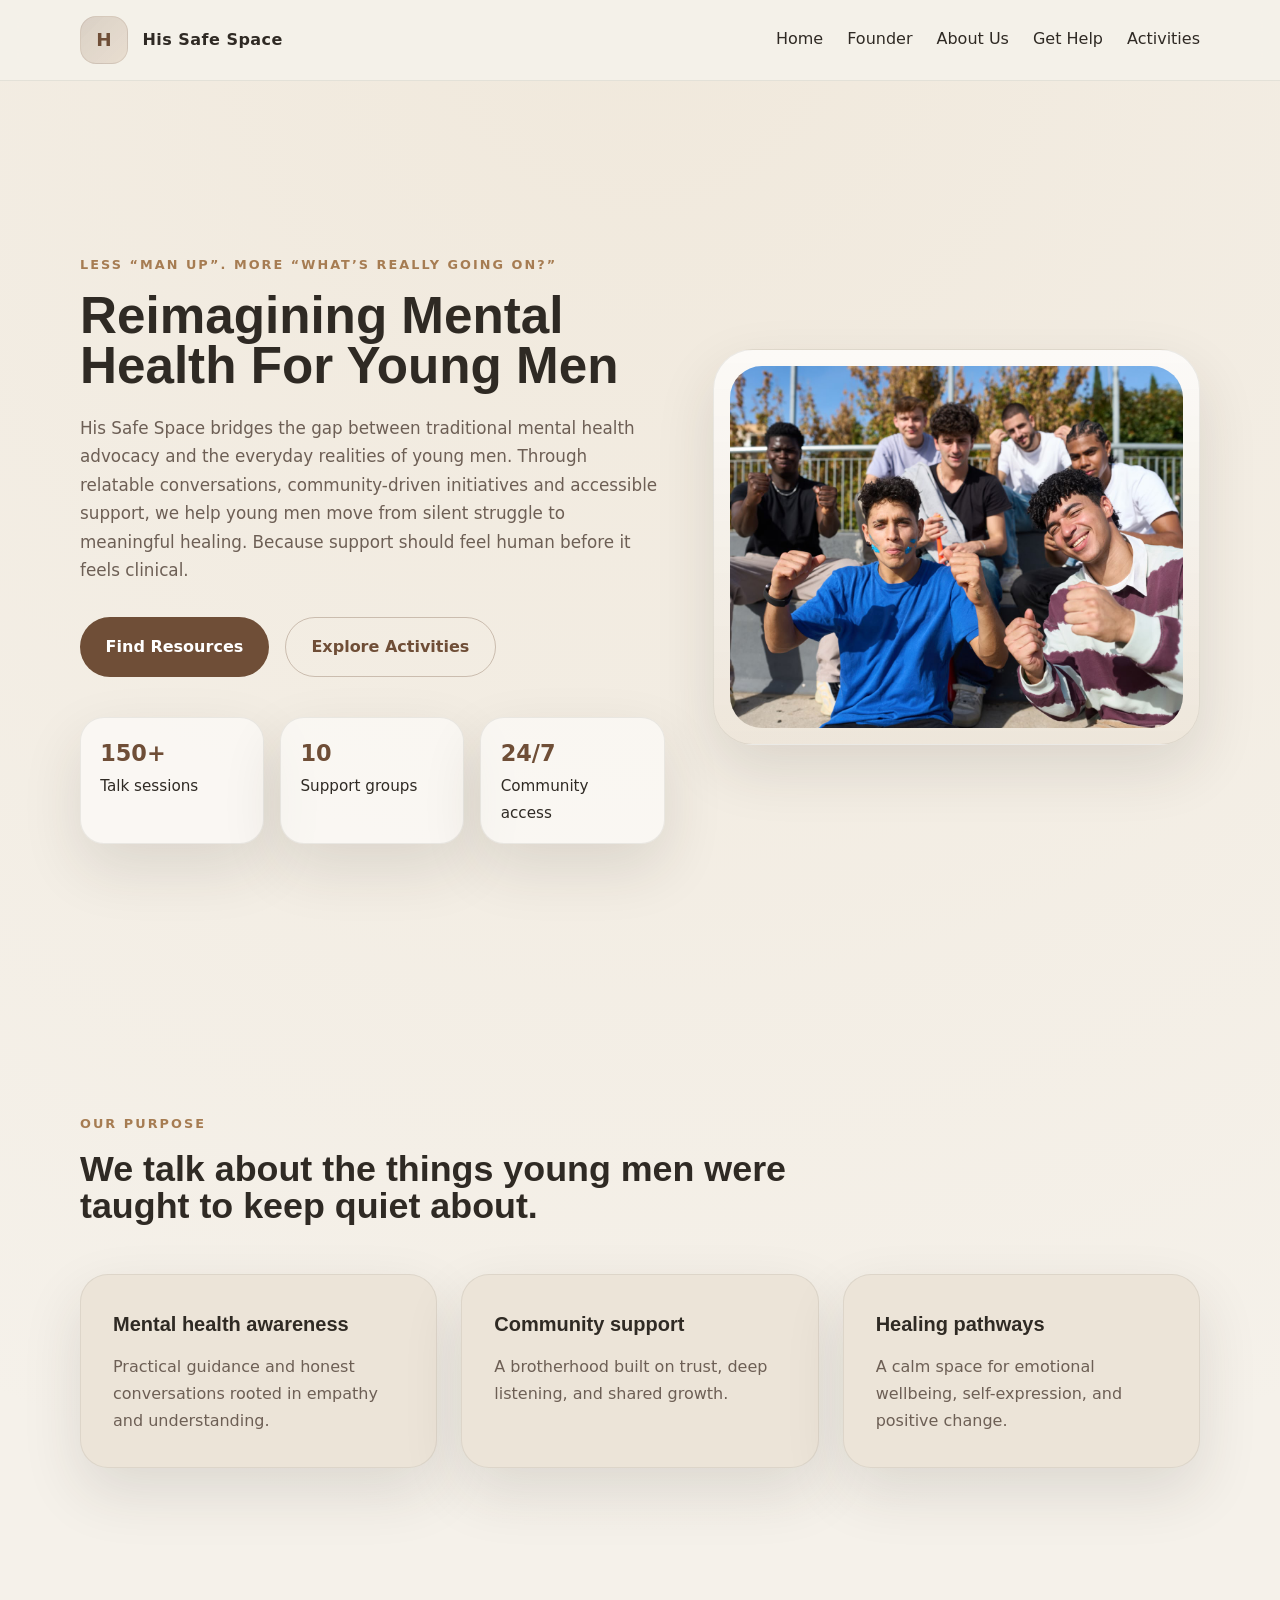
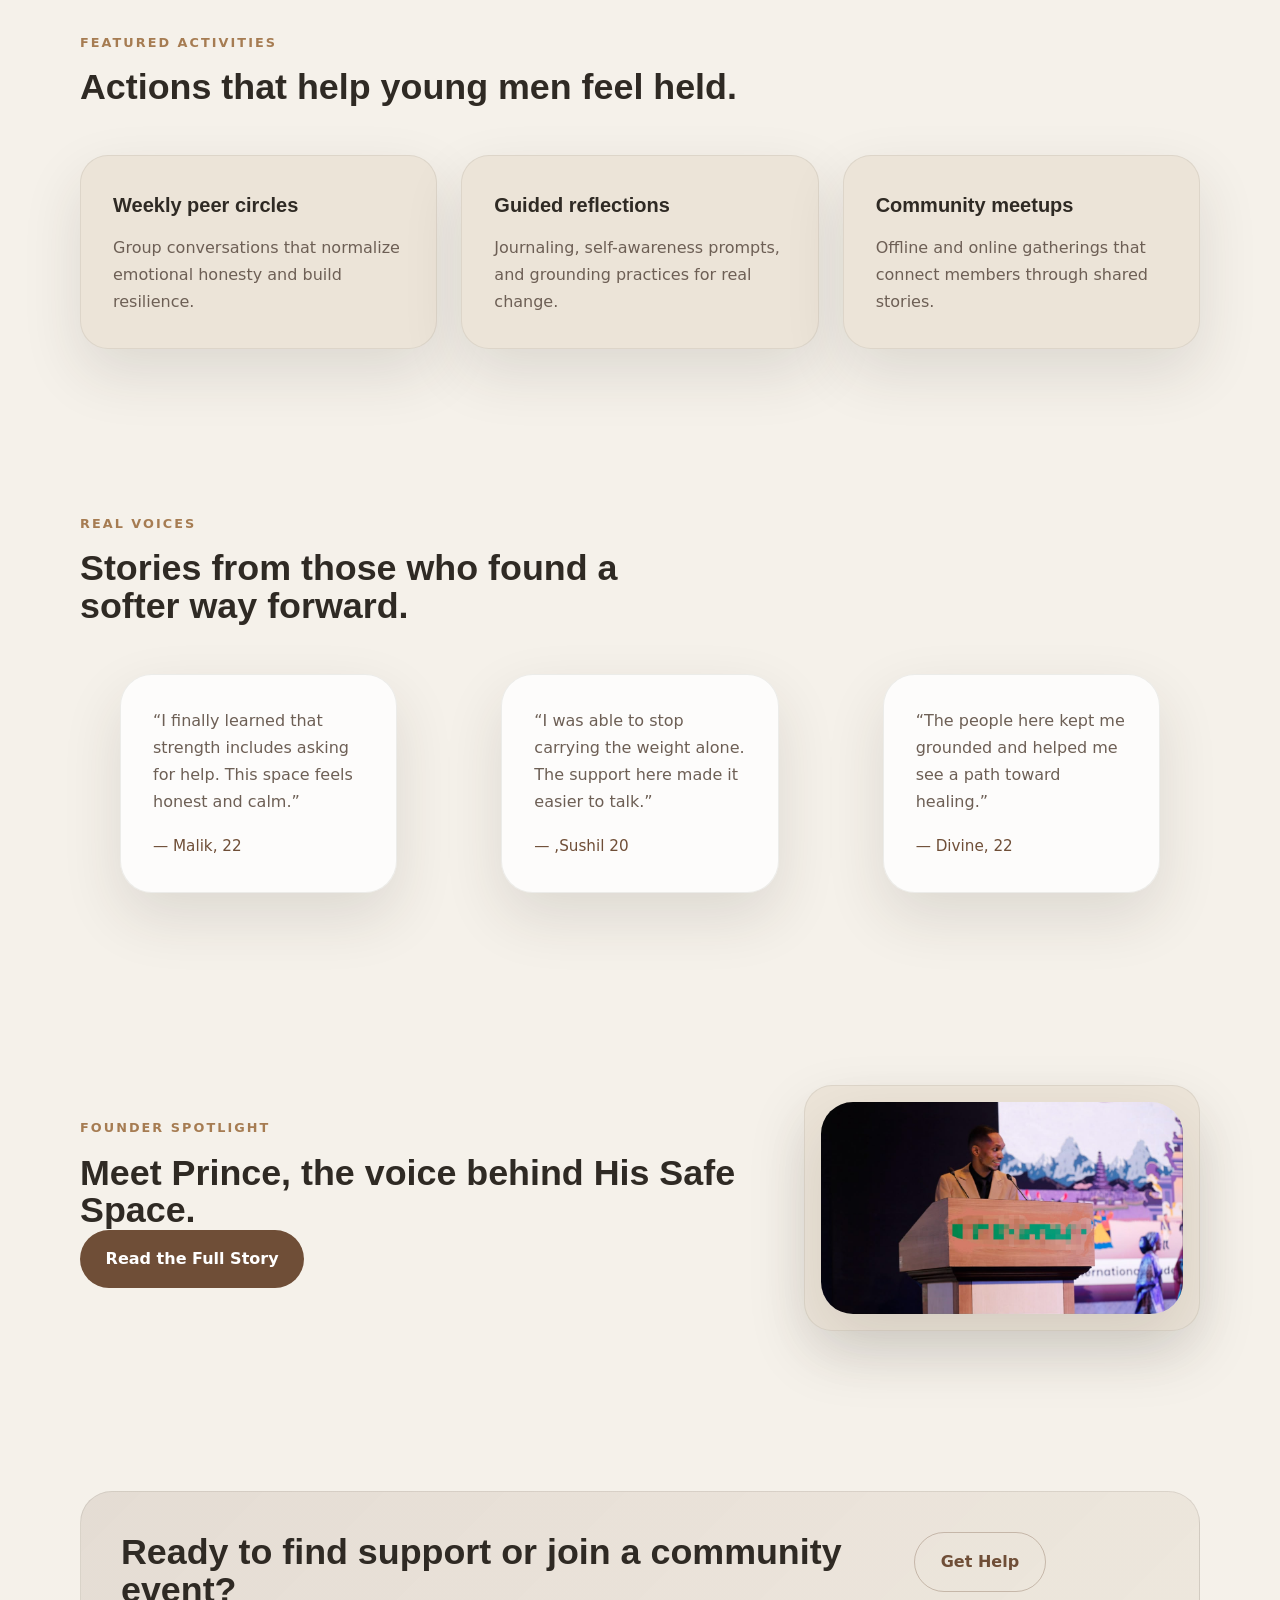
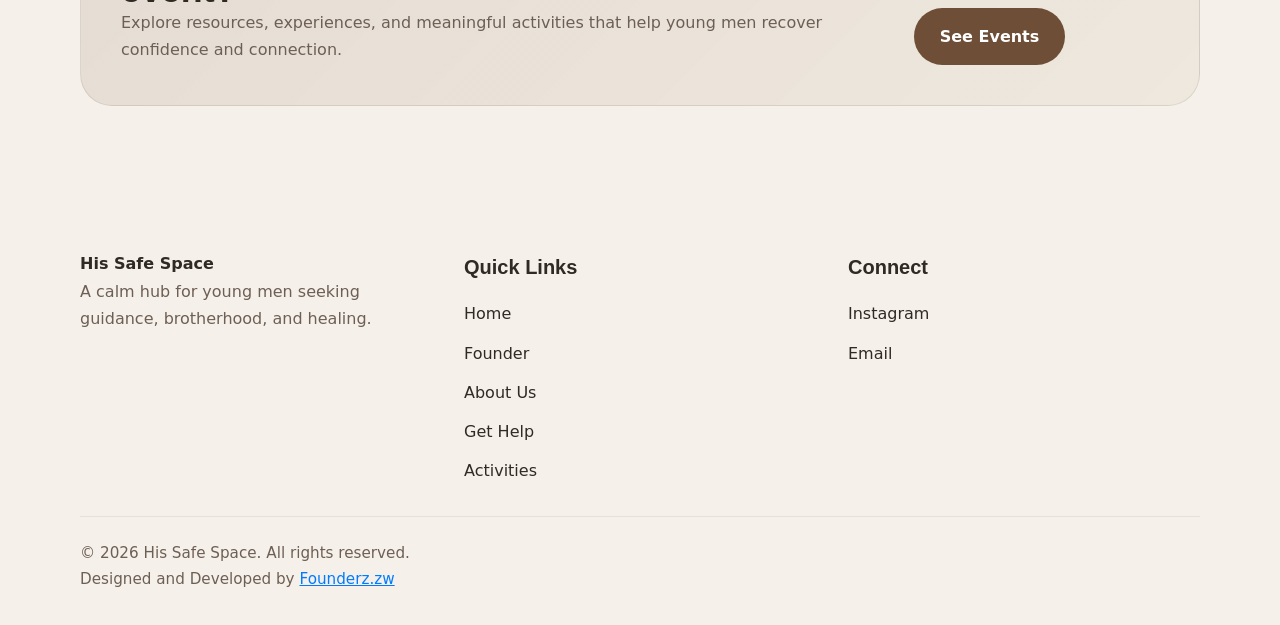
==== commit 5b42601d: "Update founder's name and homepage" ====
--- a/index.html
+++ b/index.html
@@ -35,12 +35,13 @@
       <div class="container hero-grid">
         <div class="hero-copy" data-animate>
           <span class="eyebrow">LESS “MAN UP”. MORE “WHAT’S REALLY GOING ON?”</span>
-          <h1>A space for young men to be human with “Reimagining Mental Health For Young Men”</h1>
-          <p>Young men are often expected to perform, provide and persevere—while carrying pressures they rarely speak about.
+          <h1>Reimagining Mental Health For Young Men</h1>
+          <p>
             His Safe Space bridges the gap between traditional mental health advocacy and the everyday realities of young men. 
             Through relatable conversations, community-driven initiatives and accessible support, we help young men move from silent struggle to meaningful healing.
+            Because support should feel human before it feels clinical.
           </p>
-          <p>Because support should feel human before it feels clinical.</p>
+         
           <div class="hero-actions">
             <a class="button button-primary" href="get-help.html">Find Resources</a>
             <a class="button button-secondary" href="activities.html">Explore Activities</a>
@@ -127,11 +128,11 @@
           </blockquote>
           <blockquote>
             <p>“I was able to stop carrying the weight alone. The support here made it easier to talk.”</p>
-            <footer>— Jordan, 19</footer>
+            <footer>— ,Sushil 20</footer>
           </blockquote>
           <blockquote>
             <p>“The people here kept me grounded and helped me see a path toward healing.”</p>
-            <footer>— Divine, 24</footer>
+            <footer>— Divine, 22</footer>
           </blockquote>
         </div>
       </div>
